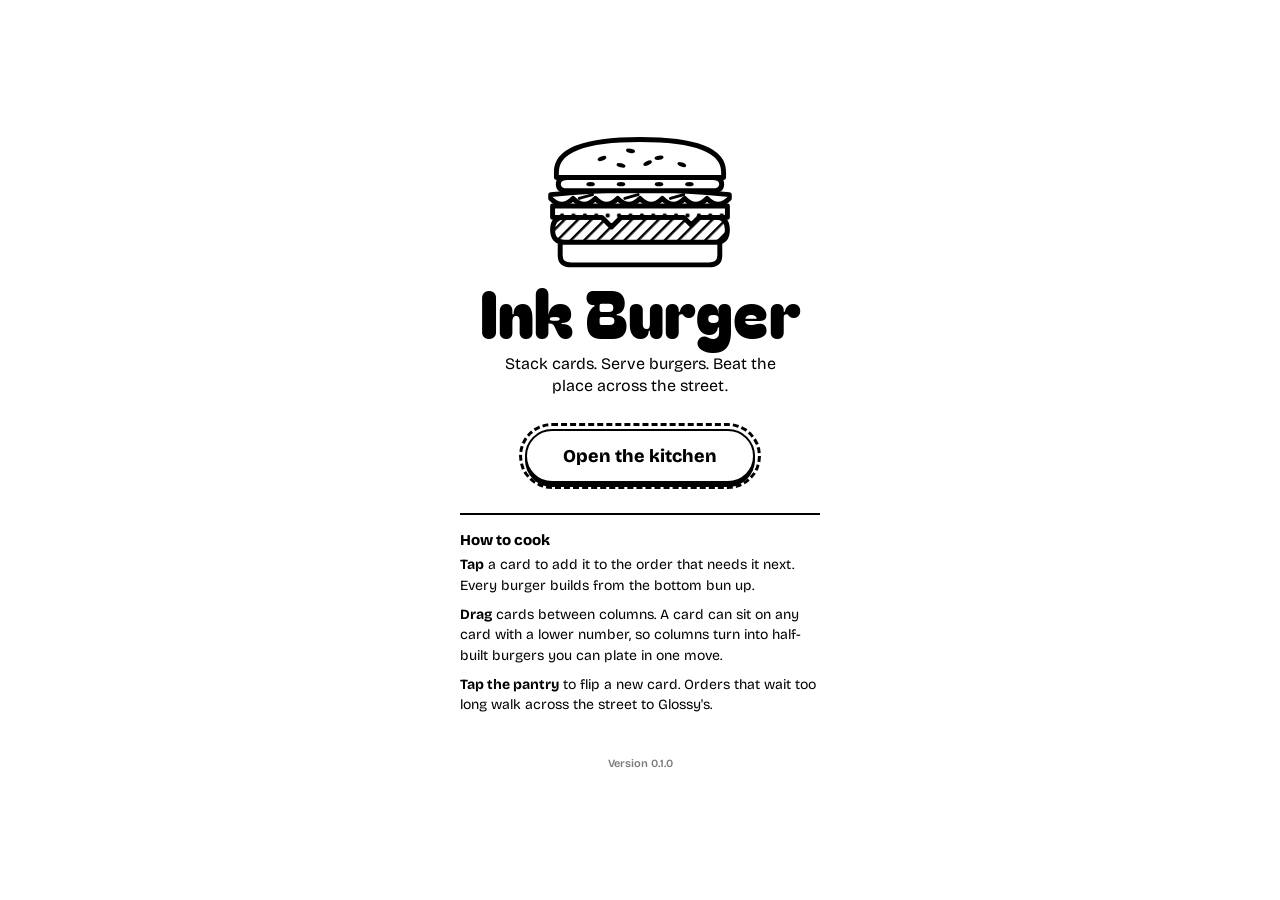
==== play/index.html @ 62f77157 "Ink Burger 0.1.0: first playable version The concept, set up like Ink Nine: a front page with a Play" ====
<!doctype html>
<html lang="en">
<head>
<meta charset="utf-8">
<meta name="viewport" content="width=device-width, initial-scale=1, viewport-fit=cover, user-scalable=no">
<title>Ink Burger</title>
<meta name="description" content="Stack cards. Serve burgers. Beat the place across the street.">
<meta name="theme-color" content="#ffffff" media="(prefers-color-scheme: light)">
<meta name="theme-color" content="#161616" media="(prefers-color-scheme: dark)">
<link rel="manifest" href="/manifest.webmanifest">
<link rel="icon" type="image/png" sizes="48x48" href="/icons/favicon-48.png">
<link rel="icon" type="image/svg+xml" href="/icons/icon.svg">
<link rel="apple-touch-icon" href="/icons/apple-touch-icon.png">
<meta name="apple-mobile-web-app-capable" content="yes">
<meta name="mobile-web-app-capable" content="yes">
<meta name="apple-mobile-web-app-title" content="Ink Burger">
<meta name="apple-mobile-web-app-status-bar-style" content="default">
<meta property="og:type" content="website">
<meta property="og:site_name" content="Ink Burger">
<meta property="og:title" content="Ink Burger">
<meta property="og:description" content="Stack cards. Serve burgers. Beat the place across the street.">
<meta property="og:url" content="https://ink-burger.vercel.app/play/">
<link rel="canonical" href="https://ink-burger.vercel.app/play/">
<meta property="og:image" content="https://ink-burger.vercel.app/og-image.png">
<meta property="og:image:alt" content="Ink Burger: an ink-drawn burger beside the words Stack cards. Serve burgers.">
<meta property="og:image:width" content="1200">
<meta property="og:image:height" content="630">
<meta name="twitter:card" content="summary_large_image">
<meta name="twitter:title" content="Ink Burger">
<meta name="twitter:description" content="Stack cards. Serve burgers. Beat the place across the street.">
<meta name="twitter:image" content="https://ink-burger.vercel.app/og-image.png">
<link rel="preconnect" href="https://fonts.googleapis.com">
<link rel="preconnect" href="https://fonts.gstatic.com" crossorigin>
<link href="https://fonts.googleapis.com/css2?family=Bagel+Fat+One&family=Bricolage+Grotesque:opsz,wght@12..96,400;12..96,600;12..96,800&display=swap" rel="stylesheet">
<link rel="stylesheet" href="styles.css">
</head>
<body>
<svg width="0" height="0" style="position:absolute" aria-hidden="true"><defs>
  <pattern id="hatch" width="5" height="5" patternUnits="userSpaceOnUse" patternTransform="rotate(45)"><rect width="5" height="5" style="fill:var(--paper)"/><line x1="0" y1="0" x2="0" y2="5" style="stroke:var(--ink);stroke-width:2.6"/></pattern>
  <pattern id="dots" width="6" height="6" patternUnits="userSpaceOnUse"><rect width="6" height="6" style="fill:var(--paper)"/><circle cx="3" cy="3" r="1.15" style="fill:var(--ink)"/></pattern>
  <pattern id="stripes" width="6" height="5" patternUnits="userSpaceOnUse"><rect width="6" height="5" style="fill:var(--paper)"/><line x1="0" y1="2.5" x2="6" y2="2.5" style="stroke:var(--ink);stroke-width:1.5"/></pattern>
</defs></svg>

<div id="app">
  <header class="top">
    <button class="icon" id="pauseBtn" aria-label="Pause"><svg viewBox="0 0 14 14"><rect x="2" y="1" width="3.5" height="12" rx="1" style="fill:var(--ink)"/><rect x="8.5" y="1" width="3.5" height="12" rx="1" style="fill:var(--ink)"/></svg></button>
    <div class="meter" aria-label="Share of the street">
      <div class="mlab"><span>Ink Burger</span><span>Glossy's</span></div>
      <div class="mbar"><i id="mfill"></i></div>
    </div>
    <div class="tips"><small>Tips</small><b id="tips">$0</b></div>
  </header>
  <section class="rail" id="rail"></section>
  <section class="mid">
    <div class="cell" id="prep0" data-drop="prep:0"></div>
    <div class="cell" id="prep1" data-drop="prep:1"></div>
    <div class="cell info" id="info"></div>
    <div class="cell" id="waste"></div>
    <div class="cell" id="stock" role="button" aria-label="Pantry: flip a card"></div>
  </section>
  <section class="tab" id="tab"></section>
</div>
<div id="fx"></div>
<div id="toast" role="status"></div>
<div class="screen" id="screen"></div>
<script src="js/config.js"></script>
<script src="js/data.js"></script>
<script src="js/core.js"></script>
<script src="js/audio.js"></script>
<script src="js/draw.js"></script>
<script src="js/kitchen.js"></script>
<script src="js/render.js"></script>
<script src="js/rules.js"></script>
<script src="js/actions.js"></script>
<script src="js/input.js"></script>
<script src="js/flow.js"></script>
<script src="js/screens.js"></script>
<script src="js/main.js"></script>
<script>if('serviceWorker' in navigator&&location.protocol==='https:') navigator.serviceWorker.register('/sw.js').catch(()=>{});</script>
</body>
</html>
---- play/styles.css ----
:root{
  --ink:#000; --paper:#fff; --mute:#7a7a7a; --faint:#d6d6d6;
  --cw:70px; --ch:92px;
  box-sizing:border-box;
  padding-top:env(safe-area-inset-top,0px);
  padding-bottom:env(safe-area-inset-bottom,0px);
}
@media (prefers-color-scheme:dark){
  :root:not([data-theme="light"]){ --ink:#f4f4f4; --paper:#161616; --mute:#9a9a9a; --faint:#3c3c3c; }
}
:root[data-theme="dark"]{ --ink:#f4f4f4; --paper:#161616; --mute:#9a9a9a; --faint:#3c3c3c; }
html{scroll-padding-top:env(safe-area-inset-top,0px)}
*,*::before,*::after{box-sizing:border-box}
html,body{height:100%;margin:0}
body{background:var(--paper);color:var(--ink);font-family:'Bricolage Grotesque',system-ui,-apple-system,Segoe UI,sans-serif;overflow:hidden;-webkit-user-select:none;user-select:none;-webkit-tap-highlight-color:transparent;touch-action:manipulation}
button{font-family:inherit;color:inherit}
:focus-visible{outline:3px dashed var(--ink);outline-offset:3px}

#app{height:100%;max-width:480px;margin:0 auto;display:flex;flex-direction:column;padding:4px 10px 10px;touch-action:none}

/* top bar */
.top{display:grid;grid-template-columns:38px 1fr auto;gap:12px;align-items:center;height:50px;flex:none}
.icon{width:36px;height:36px;border:2px solid var(--ink);border-radius:50%;background:var(--paper);display:grid;place-items:center;cursor:pointer;padding:0}
.icon svg{width:14px;height:14px}
.meter .mlab{display:flex;justify-content:space-between;font-size:11px;font-weight:800;margin-bottom:3px}
.meter .mlab span:last-child{color:var(--mute)}
.mbar{height:16px;border:2px solid var(--ink);border-radius:10px;overflow:hidden;background:repeating-linear-gradient(45deg,var(--ink) 0 1.6px,transparent 1.6px 5px),var(--paper)}
#mfill{display:block;height:100%;width:60%;background:var(--paper);border-right:2px solid var(--ink);transition:width .6s cubic-bezier(.3,1.5,.5,1)}
.tips{text-align:right;line-height:1}
.tips small{display:block;font-size:11px;font-weight:800;color:var(--mute)}
.tips b{font-family:'Bagel Fat One','Arial Black',sans-serif;font-weight:400;font-size:20px}

/* ticket rail */
.rail{display:grid;grid-template-columns:repeat(var(--rails,3),1fr);gap:9px;height:var(--railh,160px);margin-top:12px;flex:none}
.ticket{position:relative;height:100%;border:2px solid var(--ink);border-radius:6px;background:var(--paper);display:flex;flex-direction:column;padding:7px 7px 6px;transform:rotate(var(--tilt,0deg));min-width:0;box-shadow:0 3px 0 var(--ink)}
.ticket::before{content:'';position:absolute;top:-7px;left:50%;width:11px;height:11px;margin-left:-5.5px;border-radius:50%;background:var(--ink)}
.th{display:flex;gap:6px;align-items:center;min-width:0;flex:none}
.th .face{width:24px;height:24px;flex:none}
.th div{min-width:0}
.th b{font-size:12px;display:block;line-height:1.05}
.th small{font-size:10.5px;display:block;white-space:nowrap;overflow:hidden;text-overflow:ellipsis;line-height:1.2}
.face .m{display:none;fill:none;stroke:var(--ink);stroke-width:2;stroke-linecap:round}
.face .brow{display:none;stroke:var(--ink);stroke-width:1.8;stroke-linecap:round}
.calm .face .happy,.itchy .face .meh,.mad .face .grr,.mad .face .brow,.gone .face .grr,.gone .face .brow,.done .face .happy{display:block}
.mad .face{animation:jitter .35s infinite}
.bg{flex:1;min-height:0;position:relative;overflow:hidden}
.bg svg{position:absolute;left:4px;right:4px;top:5px;bottom:2px;width:calc(100% - 8px);height:calc(100% - 7px);overflow:visible}
.need{font-size:10.5px;font-weight:600;text-align:center;height:14px;flex:none;white-space:nowrap;overflow:hidden;text-overflow:ellipsis}
.pbar{height:8px;border:1.5px solid var(--ink);border-radius:5px;overflow:hidden;margin-top:4px;flex:none}
.pbar i{display:block;height:100%;width:100%;background:var(--ink)}
.slot-empty{border:2px dashed var(--faint);border-radius:6px}
.stamp{position:absolute;inset:0;display:grid;place-items:center;background:color-mix(in srgb,var(--paper) 72%,transparent);border-radius:5px}
.stamp span{font-family:'Bagel Fat One','Arial Black',sans-serif;font-size:17px;line-height:1.05;text-align:center;border:3px solid var(--ink);border-radius:8px;padding:6px 8px;transform:rotate(-11deg);background:var(--paper)}
.stamp em{font-style:normal;font-size:15px;letter-spacing:1px}
.gone .stamp span{transform:rotate(9deg);font-size:14px}
.hot{outline:3px dashed var(--ink);outline-offset:4px}
svg g[data-li]{transform-box:fill-box;transform-origin:50% 100%}

/* middle row + tableau share one 5-column grid */
.mid,.tab{display:grid;grid-template-columns:repeat(5,var(--cw));justify-content:space-between}
.mid{margin-top:16px;height:var(--ch);flex:none}
.cell{position:relative;width:var(--cw);height:var(--ch);border-radius:10px}
.cell.empty{border:2px dashed var(--faint)}
.lbl{position:absolute;inset:0;display:grid;place-items:center;text-align:center;font-size:12px;font-weight:600;color:var(--mute);line-height:1.2}
#stock{cursor:pointer}
.cnt{position:absolute;left:50%;bottom:-9px;transform:translateX(-50%);background:var(--paper);border:2px solid var(--ink);border-radius:999px;font-size:11px;font-weight:800;padding:0 7px;z-index:5;line-height:16px}
.info{display:flex;flex-direction:column;align-items:center;justify-content:center;text-align:center;line-height:1.15}
.info b{font-family:'Bagel Fat One','Arial Black',sans-serif;font-weight:400;font-size:14px}
.info span{font-size:11.5px;font-weight:600;color:var(--mute)}
.tab{flex:1;min-height:0;margin-top:16px}
.col{position:relative;height:100%;border-radius:10px}
.col:empty::before{content:'';position:absolute;left:0;top:0;width:var(--cw);height:var(--ch);border:2px dashed var(--faint);border-radius:10px}
.col.hot{outline-offset:2px}

/* cards */
.card{position:absolute;left:0;top:0;width:var(--cw);height:var(--ch);border:2px solid var(--ink);border-radius:10px;background:var(--paper);box-shadow:0 2px 0 var(--ink);overflow:hidden;cursor:grab}
.card .nm{position:absolute;left:6px;top:4px;right:19px;font-size:clamp(9px,calc(var(--cw)*.15),11.5px);font-weight:800;white-space:nowrap;overflow:hidden;text-overflow:ellipsis;letter-spacing:-.01em;line-height:1.2}
.card .rk{position:absolute;right:5px;top:3px;font-family:'Bagel Fat One','Arial Black',sans-serif;font-size:13px;line-height:1.1}
.card .art{position:absolute;left:8%;bottom:12%;width:84%;height:auto;overflow:visible}
.card.down{cursor:default;background:repeating-linear-gradient(45deg,var(--ink) 0 1.4px,transparent 1.4px 6px),var(--paper)}
.card.down .bk{position:absolute;left:50%;top:50%;transform:translate(-50%,-50%);background:var(--paper);border:2px solid var(--ink);border-radius:999px;padding:1px 6px;font-family:'Bagel Fat One','Arial Black',sans-serif;font-size:12px}
.card.static{position:relative}

/* fx layer */
#fx{position:fixed;inset:0;pointer-events:none;z-index:60}
.ghost{position:fixed;z-index:70;pointer-events:none}
.ghost .gi{position:relative;animation:lift .14s forwards}
.ghost .card{box-shadow:3px 7px 0 var(--ink)}
@keyframes lift{to{transform:rotate(4deg) scale(1.07)}}
.fly{position:fixed;z-index:65;pointer-events:none}
.float{position:fixed;z-index:80;font-family:'Bagel Fat One','Arial Black',sans-serif;font-size:19px;pointer-events:none;white-space:nowrap;transform:translate(-50%,-50%)}
#toast{position:fixed;left:50%;bottom:calc(env(safe-area-inset-bottom,0px) + 18px);transform:translate(-50%,20px);opacity:0;background:var(--paper);border:2px solid var(--ink);border-radius:999px;padding:8px 16px;font-size:13px;font-weight:600;z-index:90;transition:.2s;pointer-events:none;white-space:nowrap}
#toast.show{opacity:1;transform:translate(-50%,0)}
@keyframes jitter{0%,100%{transform:translate(0,0)}25%{transform:translate(-1px,1px)}75%{transform:translate(1px,-1px)}}

/* screens */
.screen{position:fixed;inset:0;z-index:100;background:var(--paper);display:none;overflow:auto;padding:calc(env(safe-area-inset-top,0px) + 28px) 26px calc(env(safe-area-inset-bottom,0px) + 28px);touch-action:pan-y}
.screen.show{display:flex}
.sc{margin:auto;width:100%;max-width:360px;display:flex;flex-direction:column;align-items:center;text-align:center}
.screen h1{font-family:'Bagel Fat One','Arial Black',sans-serif;font-weight:400;font-size:clamp(46px,15vw,66px);line-height:.92;margin:.12em 0 .18em}
.screen h2{font-size:15px;font-weight:800;margin:0 0 6px}
.tag{font-size:16px;line-height:1.4;margin:0 0 26px;max-width:28ch}
.kick{font-size:14px;font-weight:600;color:var(--mute);margin:0}
.story{font-size:16px;line-height:1.5;margin:4px 0 22px;max-width:32ch}
.logo{width:190px;height:auto;overflow:visible}
.btn{font:800 18px 'Bricolage Grotesque',system-ui,sans-serif;background:var(--paper);border:2.5px solid var(--ink);border-radius:999px;padding:14px 30px;box-shadow:0 4px 0 var(--ink);cursor:pointer;min-width:230px;margin-top:6px}
.btn:active{transform:translateY(3px);box-shadow:0 1px 0 var(--ink)}
.btn.quiet{box-shadow:none;border-width:2px;font-size:15px;padding:10px 22px;min-width:0;margin-top:12px}
.howto{margin-top:30px;text-align:left;border-top:2px solid var(--ink);padding-top:16px}
.howto p{font-size:14px;line-height:1.45;margin:0 0 9px}
.best{font-size:13px;color:var(--mute);margin-top:14px}
.ver{font-size:11px;font-weight:600;color:var(--mute);margin:6px 0 0}
.fresh{margin:0 0 24px}
.fresh p{font-size:13px;font-weight:600;color:var(--mute);margin:0 0 10px}
.freshcards{display:flex;gap:8px;justify-content:center;flex-wrap:wrap}
.freshcards .card{--cw:62px;--ch:80px;cursor:default}
.stats{display:flex;gap:10px;justify-content:center;margin:10px 0 18px;width:100%}
.stats div{flex:1;border:2px solid var(--ink);border-radius:10px;padding:10px 4px}
.stats b{display:block;font-family:'Bagel Fat One','Arial Black',sans-serif;font-weight:400;font-size:28px;line-height:1}
.stats span{font-size:12px;font-weight:600;line-height:1.2;display:block;margin-top:4px}
.bigmeter{width:100%;margin-bottom:22px}
@media (prefers-reduced-motion:reduce){ .ghost .gi{animation:none} .mad .face{animation:none} #mfill{transition:none} }
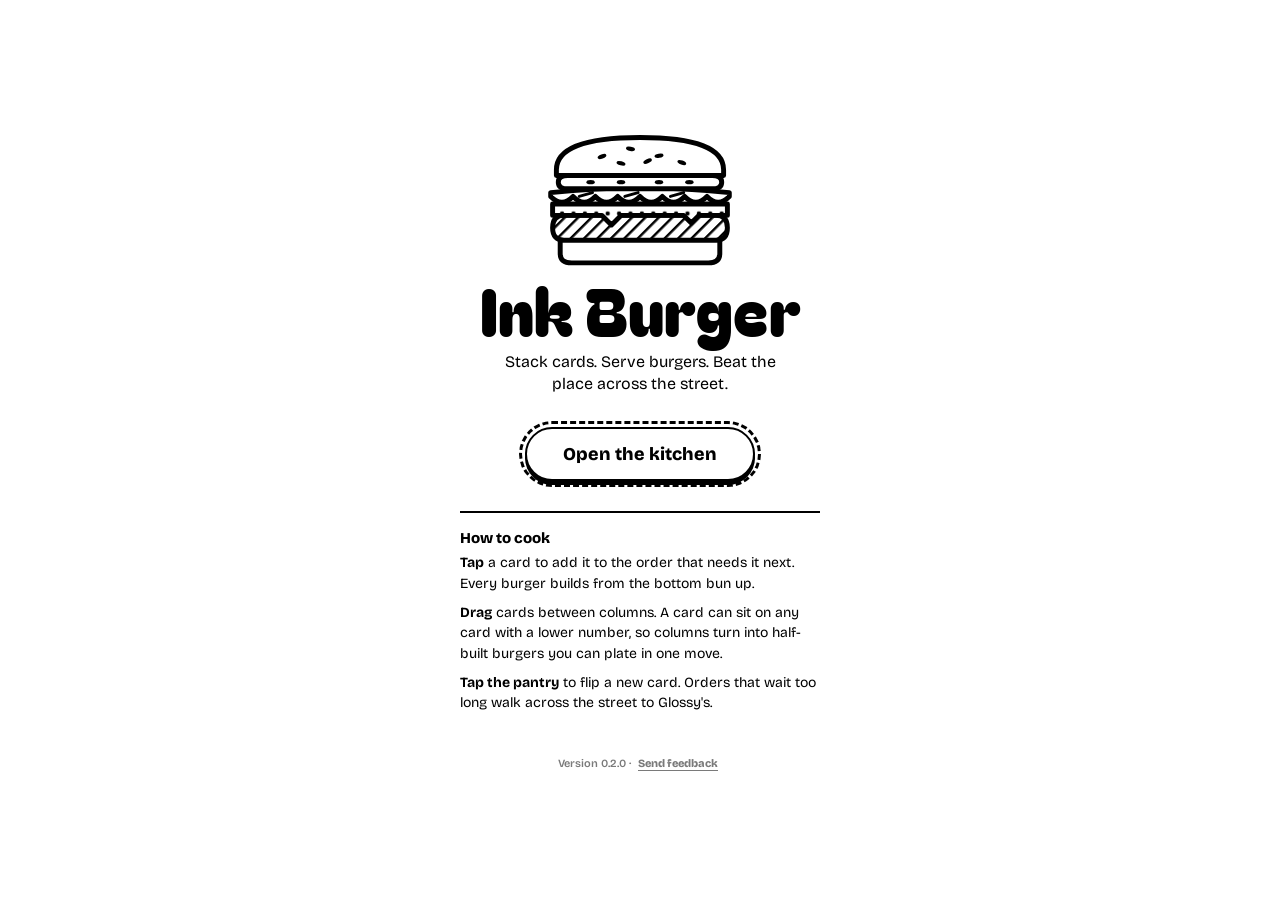
==== commit a61d5dcb: "Send feedback from the title, pause and end-of-day screens (0.2.0) Notes go to a new burger_feedback" ====
--- a/play/index.html
+++ b/play/index.html
@@ -66,6 +66,7 @@
 <script src="js/config.js"></script>
 <script src="js/data.js"></script>
 <script src="js/core.js"></script>
+<script src="js/online.js"></script>
 <script src="js/audio.js"></script>
 <script src="js/draw.js"></script>
 <script src="js/kitchen.js"></script>
--- a/play/styles.css
+++ b/play/styles.css
@@ -120,3 +120,14 @@
 .stats span{font-size:12px;font-weight:600;line-height:1.2;display:block;margin-top:4px}
 .bigmeter{width:100%;margin-bottom:22px}
 @media (prefers-reduced-motion:reduce){ .ghost .gi{animation:none} .mad .face{animation:none} #mfill{transition:none} }
+
+/* feedback */
+.linkbtn{appearance:none;border:0;background:none;padding:2px 4px;font:inherit;font-weight:800;color:var(--ink);text-decoration:underline;text-underline-offset:3px;cursor:pointer}
+.ver .linkbtn{color:var(--mute)}
+.fbk{display:flex;flex-wrap:wrap;justify-content:center;gap:6px;margin:0 0 12px}
+.fbc{appearance:none;border:2px solid var(--ink);background:var(--paper);color:var(--ink);border-radius:999px;padding:6px 12px;font:800 13px 'Bricolage Grotesque',system-ui,sans-serif;cursor:pointer}
+.fbc.on{background:var(--ink);color:var(--paper)}
+#fbNote{width:100%;border:2px solid var(--ink);border-radius:12px;background:var(--paper);color:var(--ink);padding:10px 12px;font:500 16px/1.4 'Bricolage Grotesque',system-ui,sans-serif;resize:vertical;-webkit-user-select:text;user-select:text}
+#fbNote::placeholder{color:var(--mute)}
+.fbmsg{min-height:1.3em;font-size:13px;font-weight:600;margin:8px 0 6px;line-height:1.35}
+.btn:disabled{opacity:.5;cursor:default}
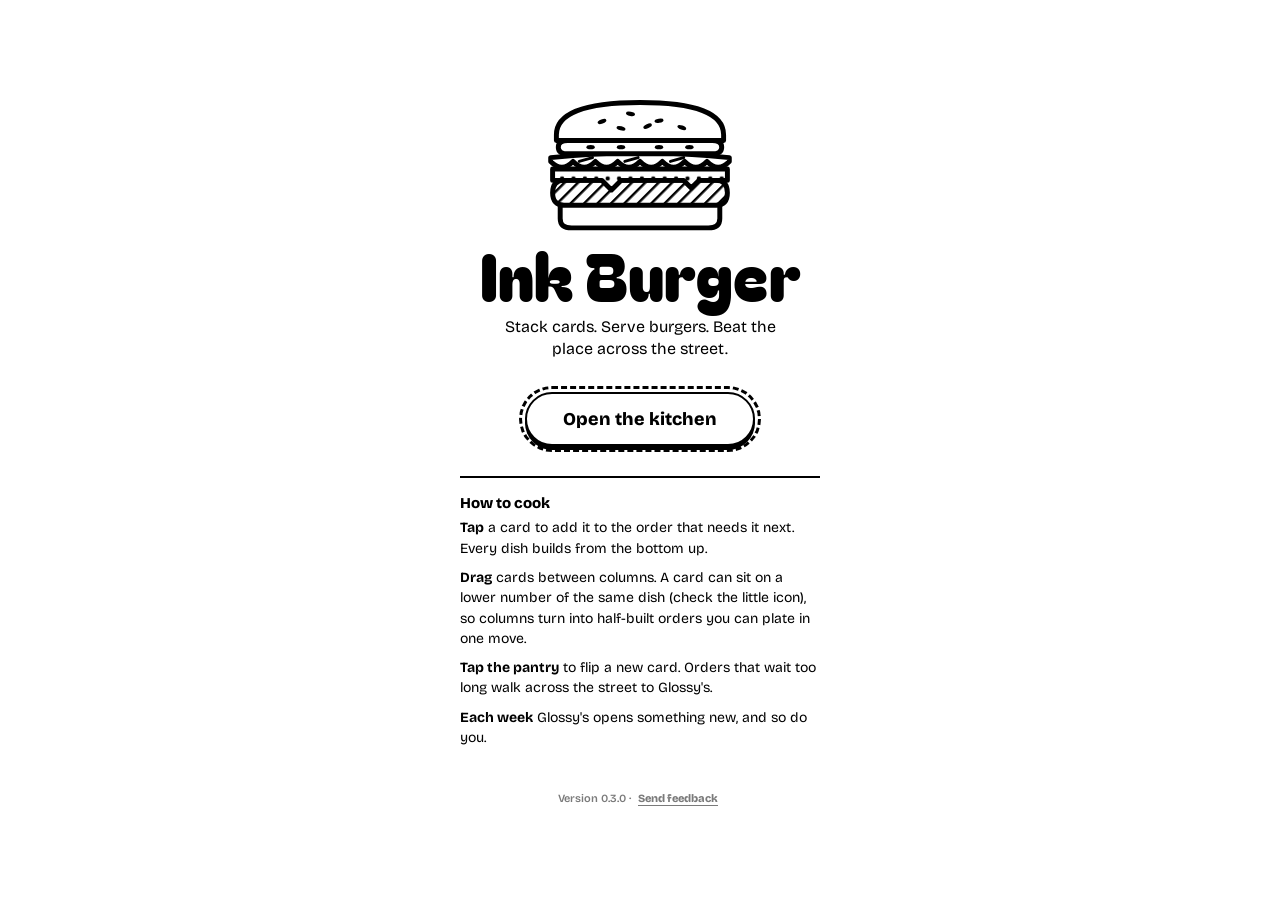
==== commit c5b937ec: "Seven weeks, seven dishes: the menu grows as Glossy's expands (0.3.0) Each week Glossy's opens somet" ====
--- a/play/index.html
+++ b/play/index.html
@@ -45,7 +45,7 @@
   <header class="top">
     <button class="icon" id="pauseBtn" aria-label="Pause"><svg viewBox="0 0 14 14"><rect x="2" y="1" width="3.5" height="12" rx="1" style="fill:var(--ink)"/><rect x="8.5" y="1" width="3.5" height="12" rx="1" style="fill:var(--ink)"/></svg></button>
     <div class="meter" aria-label="Share of the street">
-      <div class="mlab"><span>Ink Burger</span><span>Glossy's</span></div>
+      <div class="mlab"><span>Ink Burger</span><span id="rival">Glossy's</span></div>
       <div class="mbar"><i id="mfill"></i></div>
     </div>
     <div class="tips"><small>Tips</small><b id="tips">$0</b></div>
--- a/play/styles.css
+++ b/play/styles.css
@@ -74,8 +74,9 @@
 
 /* cards */
 .card{position:absolute;left:0;top:0;width:var(--cw);height:var(--ch);border:2px solid var(--ink);border-radius:10px;background:var(--paper);box-shadow:0 2px 0 var(--ink);overflow:hidden;cursor:grab}
-.card .nm{position:absolute;left:6px;top:4px;right:19px;font-size:clamp(9px,calc(var(--cw)*.15),11.5px);font-weight:800;white-space:nowrap;overflow:hidden;text-overflow:ellipsis;letter-spacing:-.01em;line-height:1.2}
-.card .rk{position:absolute;right:5px;top:3px;font-family:'Bagel Fat One','Arial Black',sans-serif;font-size:13px;line-height:1.1}
+.card .nm{position:absolute;left:5px;right:4px;top:17px;font-size:clamp(8.5px,calc(var(--cw)*.148),11px);font-weight:800;white-space:nowrap;overflow:hidden;text-overflow:ellipsis;letter-spacing:-.03em;line-height:1.1}
+.card .rk{position:absolute;left:5px;top:2px;font-family:'Bagel Fat One','Arial Black',sans-serif;font-size:13px;line-height:1.1}
+.card .suit{position:absolute;right:4px;top:3px;width:13px;height:13px}
 .card .art{position:absolute;left:8%;bottom:12%;width:84%;height:auto;overflow:visible}
 .card.down{cursor:default;background:repeating-linear-gradient(45deg,var(--ink) 0 1.4px,transparent 1.4px 6px),var(--paper)}
 .card.down .bk{position:absolute;left:50%;top:50%;transform:translate(-50%,-50%);background:var(--paper);border:2px solid var(--ink);border-radius:999px;padding:1px 6px;font-family:'Bagel Fat One','Arial Black',sans-serif;font-size:12px}
@@ -131,3 +132,10 @@
 #fbNote::placeholder{color:var(--mute)}
 .fbmsg{min-height:1.3em;font-size:13px;font-weight:600;margin:8px 0 6px;line-height:1.35}
 .btn:disabled{opacity:.5;cursor:default}
+
+/* the menu on the day intro */
+.menu{margin:0 0 18px}
+.menu p{font-size:13px;font-weight:600;color:var(--mute);margin:0 0 8px}
+.dishes{display:flex;flex-wrap:wrap;gap:8px;justify-content:center}
+.dishes span{display:inline-flex;align-items:center;gap:6px;border:2px solid var(--ink);border-radius:999px;padding:4px 11px 4px 7px;font-size:14px;font-weight:800}
+.dico{width:18px;height:18px}
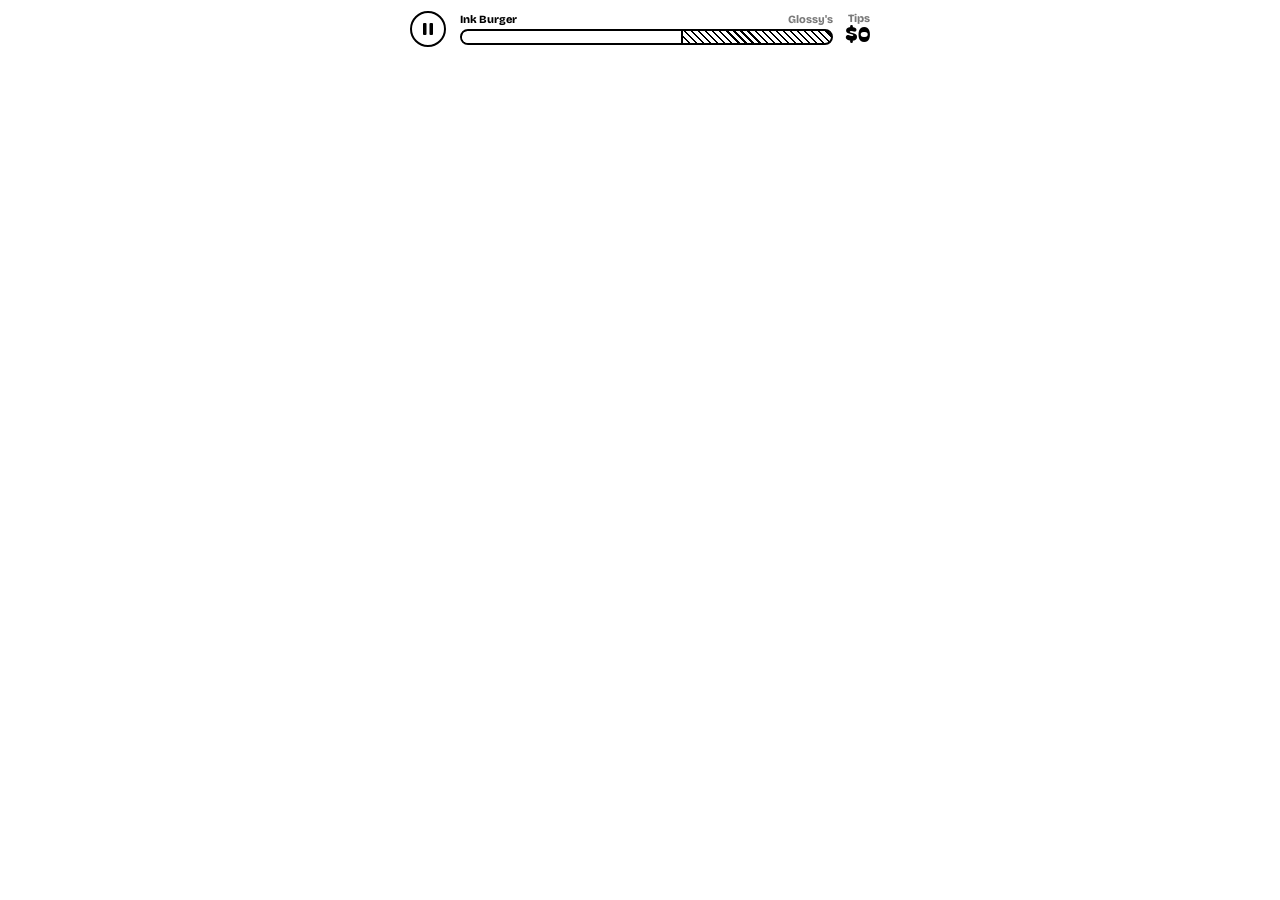
==== commit 00fe59ea: "Prototype shell shared by the three game ideas Co-Authored-By: Claude Opus 5.5 <noreply@anthropic.co" ====
--- a/play/index.html
+++ b/play/index.html
@@ -33,6 +33,7 @@
 <link rel="preconnect" href="https://fonts.gstatic.com" crossorigin>
 <link href="https://fonts.googleapis.com/css2?family=Bagel+Fat+One&family=Bricolage+Grotesque:opsz,wght@12..96,400;12..96,600;12..96,800&display=swap" rel="stylesheet">
 <link rel="stylesheet" href="styles.css">
+<link rel="stylesheet" href="proto.css">
 </head>
 <body>
 <svg width="0" height="0" style="position:absolute" aria-hidden="true"><defs>
@@ -45,24 +46,18 @@
   <header class="top">
     <button class="icon" id="pauseBtn" aria-label="Pause"><svg viewBox="0 0 14 14"><rect x="2" y="1" width="3.5" height="12" rx="1" style="fill:var(--ink)"/><rect x="8.5" y="1" width="3.5" height="12" rx="1" style="fill:var(--ink)"/></svg></button>
     <div class="meter" aria-label="Share of the street">
-      <div class="mlab"><span>Ink Burger</span><span id="rival">Glossy's</span></div>
+      <div class="mlab"><span>Ink Burger</span><span>Glossy's</span></div>
       <div class="mbar"><i id="mfill"></i></div>
     </div>
     <div class="tips"><small>Tips</small><b id="tips">$0</b></div>
   </header>
   <section class="rail" id="rail"></section>
-  <section class="mid">
-    <div class="cell" id="prep0" data-drop="prep:0"></div>
-    <div class="cell" id="prep1" data-drop="prep:1"></div>
-    <div class="cell info" id="info"></div>
-    <div class="cell" id="waste"></div>
-    <div class="cell" id="stock" role="button" aria-label="Pantry: flip a card"></div>
-  </section>
-  <section class="tab" id="tab"></section>
+  <section id="stage"></section>
 </div>
 <div id="fx"></div>
 <div id="toast" role="status"></div>
 <div class="screen" id="screen"></div>
+<!-- Prototype: the shared shell (kit.js) and one game file. The solitaire files are kept but not loaded. -->
 <script src="js/config.js"></script>
 <script src="js/data.js"></script>
 <script src="js/core.js"></script>
@@ -71,12 +66,8 @@
 <script src="js/draw.js"></script>
 <script src="js/kitchen.js"></script>
 <script src="js/render.js"></script>
-<script src="js/rules.js"></script>
-<script src="js/actions.js"></script>
-<script src="js/input.js"></script>
-<script src="js/flow.js"></script>
-<script src="js/screens.js"></script>
-<script src="js/main.js"></script>
+<script src="js/kit.js"></script>
+<script src="js/GAMEFILE.js"></script>
 <script>if('serviceWorker' in navigator&&location.protocol==='https:') navigator.serviceWorker.register('/sw.js').catch(()=>{});</script>
 </body>
 </html>
--- a/play/proto.css
+++ b/play/proto.css
@@ -0,0 +1,4 @@
+/* Ink Burger prototypes: layout shared by all three, on top of styles.css */
+#stage{flex:1;min-height:0;position:relative;margin-top:12px}
+.rail{margin-top:10px}
+.kick+h1{margin-top:.05em}
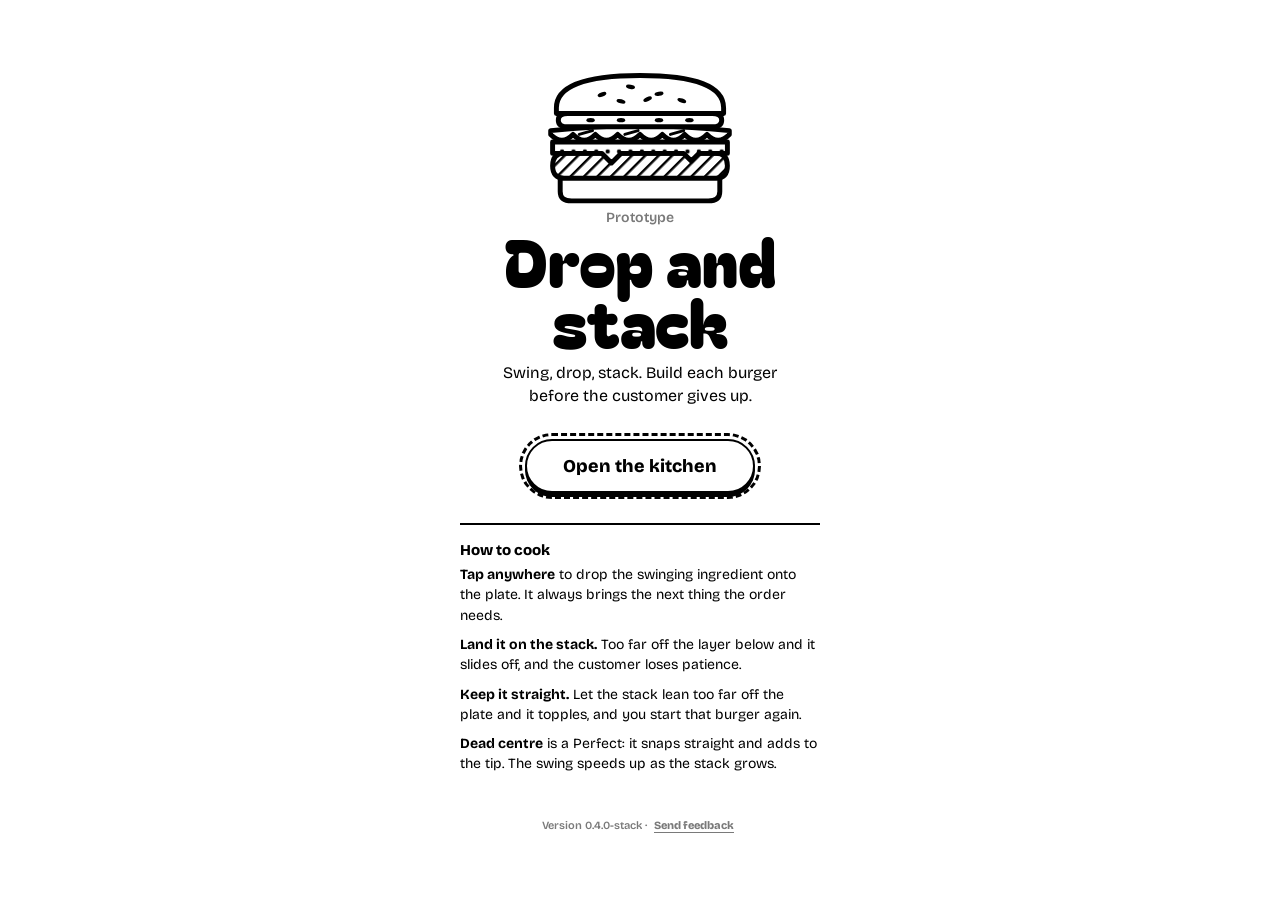
==== commit cde21b57: "Prototype A: drop and stack (0.4.0-stack) The next ingredient swings on a hook; tap to drop it onto " ====
--- a/play/index.html
+++ b/play/index.html
@@ -67,7 +67,7 @@
 <script src="js/kitchen.js"></script>
 <script src="js/render.js"></script>
 <script src="js/kit.js"></script>
-<script src="js/GAMEFILE.js"></script>
+<script src="js/stack.js"></script>
 <script>if('serviceWorker' in navigator&&location.protocol==='https:') navigator.serviceWorker.register('/sw.js').catch(()=>{});</script>
 </body>
 </html>
--- a/play/proto.css
+++ b/play/proto.css
@@ -2,3 +2,10 @@
 #stage{flex:1;min-height:0;position:relative;margin-top:12px}
 .rail{margin-top:10px}
 .kick+h1{margin-top:.05em}
+
+/* drop and stack */
+#world{position:absolute;inset:0;width:100%;height:100%;overflow:visible;touch-action:none;cursor:pointer}
+#world .sq{transform-box:fill-box;transform-origin:50% 100%}
+.taphint{position:absolute;left:0;right:0;bottom:70px;text-align:center;font-size:14px;font-weight:600;color:var(--mute);pointer-events:none;transition:opacity .4s}
+.taphint.gone{opacity:0}
+.float.small{font-size:15px}
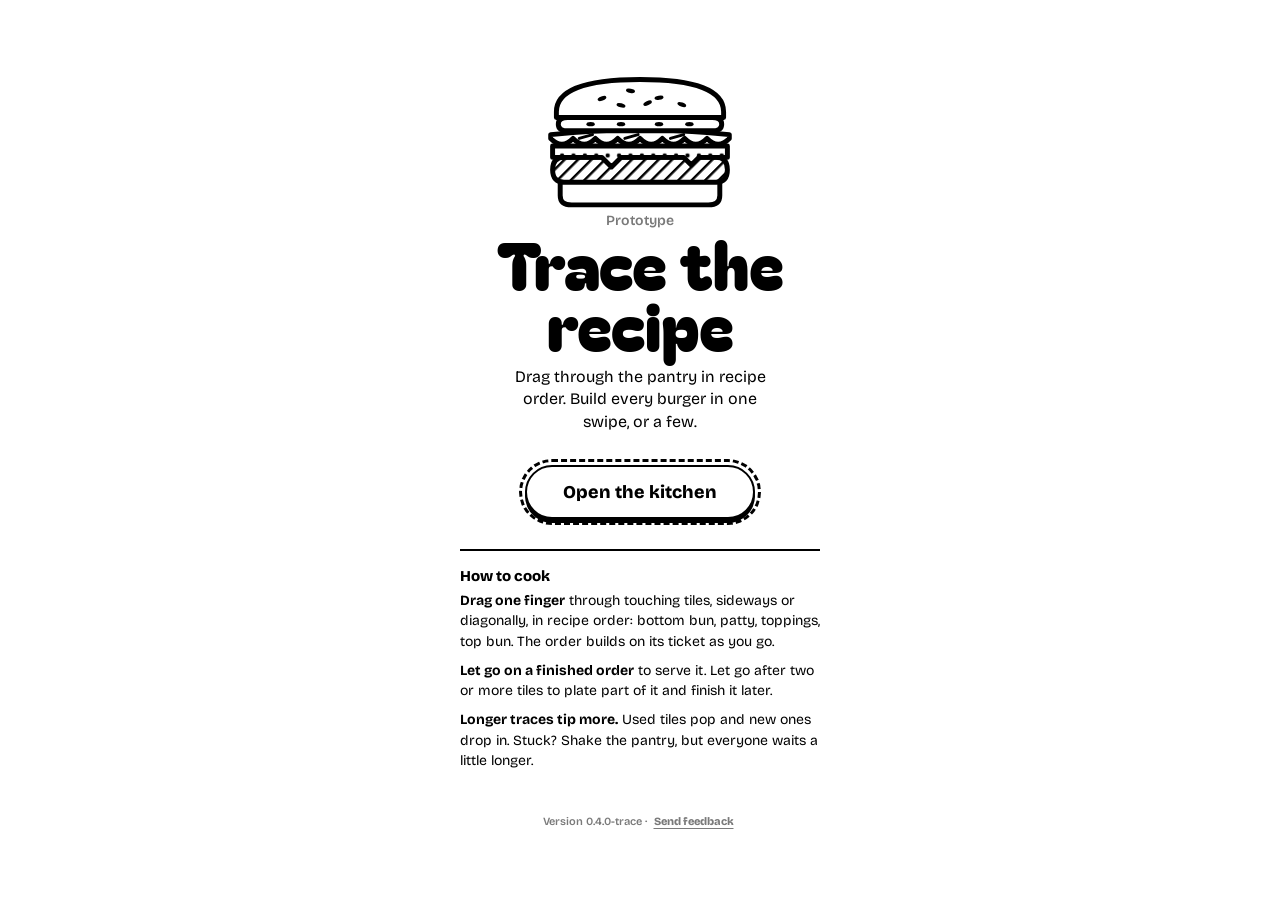
==== commit 7143d3d6: "Prototype B: trace the recipe (0.4.0-trace) A grid of ingredient tiles; drag through touching tiles " ====
--- a/play/index.html
+++ b/play/index.html
@@ -67,7 +67,7 @@
 <script src="js/kitchen.js"></script>
 <script src="js/render.js"></script>
 <script src="js/kit.js"></script>
-<script src="js/stack.js"></script>
+<script src="js/trace.js"></script>
 <script>if('serviceWorker' in navigator&&location.protocol==='https:') navigator.serviceWorker.register('/sw.js').catch(()=>{});</script>
 </body>
 </html>
--- a/play/proto.css
+++ b/play/proto.css
@@ -3,9 +3,15 @@
 .rail{margin-top:10px}
 .kick+h1{margin-top:.05em}
 
-/* drop and stack */
-#world{position:absolute;inset:0;width:100%;height:100%;overflow:visible;touch-action:none;cursor:pointer}
-#world .sq{transform-box:fill-box;transform-origin:50% 100%}
-.taphint{position:absolute;left:0;right:0;bottom:70px;text-align:center;font-size:14px;font-weight:600;color:var(--mute);pointer-events:none;transition:opacity .4s}
-.taphint.gone{opacity:0}
-.float.small{font-size:15px}
+/* trace the recipe */
+#stage{touch-action:none}
+#grid{position:absolute;inset:0}
+.tile{position:absolute;left:0;top:0;width:var(--ts);height:var(--ts);border:2px solid var(--ink);border-radius:12px;background:var(--paper);box-shadow:0 2px 0 var(--ink);transition:background .1s}
+.tile .art{position:absolute;left:9%;top:14%;width:82%;height:auto;overflow:visible}
+.tile span{position:absolute;left:2px;right:2px;bottom:3px;text-align:center;font-size:clamp(8px,calc(var(--ts)*.15),11px);font-weight:800;white-space:nowrap;overflow:hidden;text-overflow:ellipsis;letter-spacing:-.02em}
+.tile.on{background:repeating-linear-gradient(45deg,var(--faint) 0 2px,transparent 2px 6px),var(--paper);box-shadow:0 0 0 3px var(--ink)}
+#path{position:absolute;inset:0;width:100%;height:100%;pointer-events:none;overflow:visible}
+#pline{fill:none;stroke:var(--ink);stroke-width:7;stroke-linecap:round;stroke-linejoin:round;opacity:.4}
+.tracebar{position:absolute;left:0;right:0;bottom:0;display:flex;align-items:center;justify-content:space-between;gap:10px;height:46px}
+.tracebar span{font-size:13px;font-weight:600;color:var(--mute);line-height:1.2}
+.tracebar .btn.quiet{margin:0;padding:8px 14px;font-size:13px;white-space:nowrap}
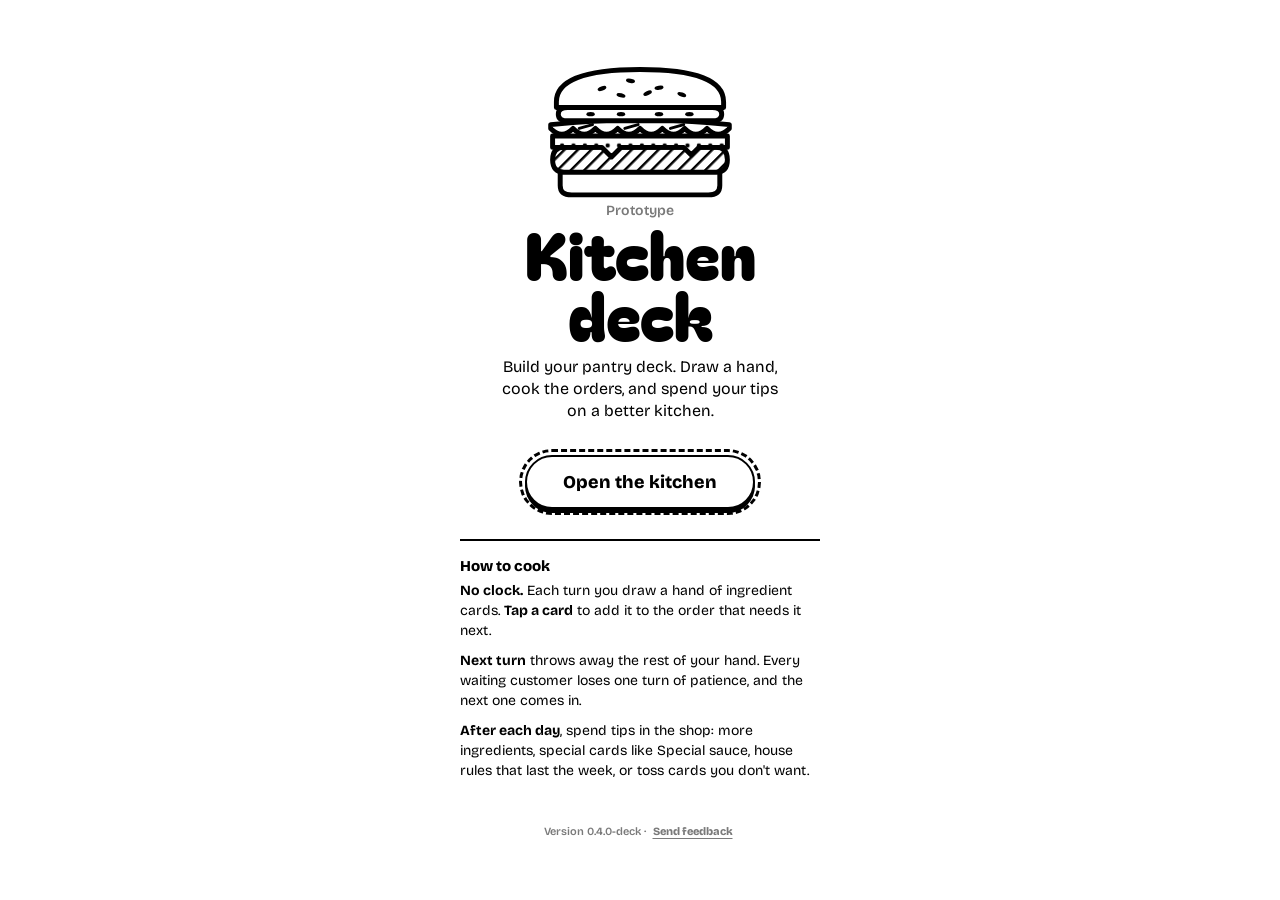
==== commit 0c26d330: "Prototype C: kitchen deck-builder (0.4.0-deck) Turn-based: draw a hand from your pantry deck, tap ca" ====
--- a/play/index.html
+++ b/play/index.html
@@ -67,7 +67,7 @@
 <script src="js/kitchen.js"></script>
 <script src="js/render.js"></script>
 <script src="js/kit.js"></script>
-<script src="js/trace.js"></script>
+<script src="js/deck.js"></script>
 <script>if('serviceWorker' in navigator&&location.protocol==='https:') navigator.serviceWorker.register('/sw.js').catch(()=>{});</script>
 </body>
 </html>
--- a/play/proto.css
+++ b/play/proto.css
@@ -3,15 +3,31 @@
 .rail{margin-top:10px}
 .kick+h1{margin-top:.05em}
 
-/* trace the recipe */
-#stage{touch-action:none}
-#grid{position:absolute;inset:0}
-.tile{position:absolute;left:0;top:0;width:var(--ts);height:var(--ts);border:2px solid var(--ink);border-radius:12px;background:var(--paper);box-shadow:0 2px 0 var(--ink);transition:background .1s}
-.tile .art{position:absolute;left:9%;top:14%;width:82%;height:auto;overflow:visible}
-.tile span{position:absolute;left:2px;right:2px;bottom:3px;text-align:center;font-size:clamp(8px,calc(var(--ts)*.15),11px);font-weight:800;white-space:nowrap;overflow:hidden;text-overflow:ellipsis;letter-spacing:-.02em}
-.tile.on{background:repeating-linear-gradient(45deg,var(--faint) 0 2px,transparent 2px 6px),var(--paper);box-shadow:0 0 0 3px var(--ink)}
-#path{position:absolute;inset:0;width:100%;height:100%;pointer-events:none;overflow:visible}
-#pline{fill:none;stroke:var(--ink);stroke-width:7;stroke-linecap:round;stroke-linejoin:round;opacity:.4}
-.tracebar{position:absolute;left:0;right:0;bottom:0;display:flex;align-items:center;justify-content:space-between;gap:10px;height:46px}
-.tracebar span{font-size:13px;font-weight:600;color:var(--mute);line-height:1.2}
-.tracebar .btn.quiet{margin:0;padding:8px 14px;font-size:13px;white-space:nowrap}
+/* kitchen deck */
+#stage{display:flex;flex-direction:column;justify-content:flex-end;align-items:center;gap:10px;padding-bottom:6px}
+.piles{margin:auto 0;display:flex;align-items:center;justify-content:center;gap:34px}
+.pile,.turn{position:relative;display:flex;flex-direction:column;align-items:center;gap:2px}
+.pile .card{position:relative;--cw:58px;--ch:78px;box-shadow:3px 3px 0 var(--paper),4px 4px 0 var(--ink),7px 7px 0 var(--paper),8px 8px 0 var(--ink)}
+.pile .card.used{opacity:.45}
+.pile b,.turn b{font-family:'Bagel Fat One','Arial Black',sans-serif;font-weight:400;font-size:22px;line-height:1;margin-top:8px}
+.turn b{font-size:34px}
+.pile small,.turn small{font-size:12px;font-weight:600;color:var(--mute)}
+#dkRules{display:flex;flex-wrap:wrap;gap:6px;justify-content:center;min-height:0}
+#dkRules span{border:2px solid var(--ink);border-radius:999px;padding:3px 10px;font-size:12px;font-weight:800}
+#hand{--cw:60px;--ch:82px;width:100%;display:flex;gap:5px;justify-content:center;margin-bottom:4px}
+#hand .card{position:relative;flex:1 1 0;max-width:62px;height:auto;aspect-ratio:.73;padding:0;font:inherit;color:var(--ink);text-align:left;cursor:pointer}
+#hand .card:active{transform:translateY(3px)}
+.card.spc{background:repeating-linear-gradient(0deg,transparent 0 7px,var(--faint) 7px 8px),var(--paper)}
+.card.spc .rk{font-size:12px}
+#nextTurn{margin:0 0 4px}
+#shop{width:100%;text-align:left;margin:4px 0 18px}
+#shop h2{margin:14px 0 6px}
+#shop .kick{margin:0 0 10px}
+.offers{display:grid;gap:8px}
+.offer{display:grid;grid-template-columns:1fr auto;align-items:center;gap:2px 10px;text-align:left;background:var(--paper);border:2px solid var(--ink);border-radius:12px;padding:9px 12px;font:inherit;color:var(--ink);cursor:pointer;box-shadow:0 3px 0 var(--ink)}
+.offer b{font-size:15px}
+.offer small{grid-column:1;font-size:12px;font-weight:600;color:var(--mute)}
+.offer i{grid-row:1/3;grid-column:2;font-style:normal;font-family:'Bagel Fat One','Arial Black',sans-serif;font-size:20px}
+.offer:disabled,.toss button:disabled{opacity:.4;cursor:default;box-shadow:none}
+.toss{display:flex;flex-wrap:wrap;gap:6px}
+.toss button{border:2px solid var(--ink);border-radius:999px;background:var(--paper);color:var(--ink);padding:5px 11px;font:800 13px 'Bricolage Grotesque',system-ui,sans-serif;cursor:pointer}
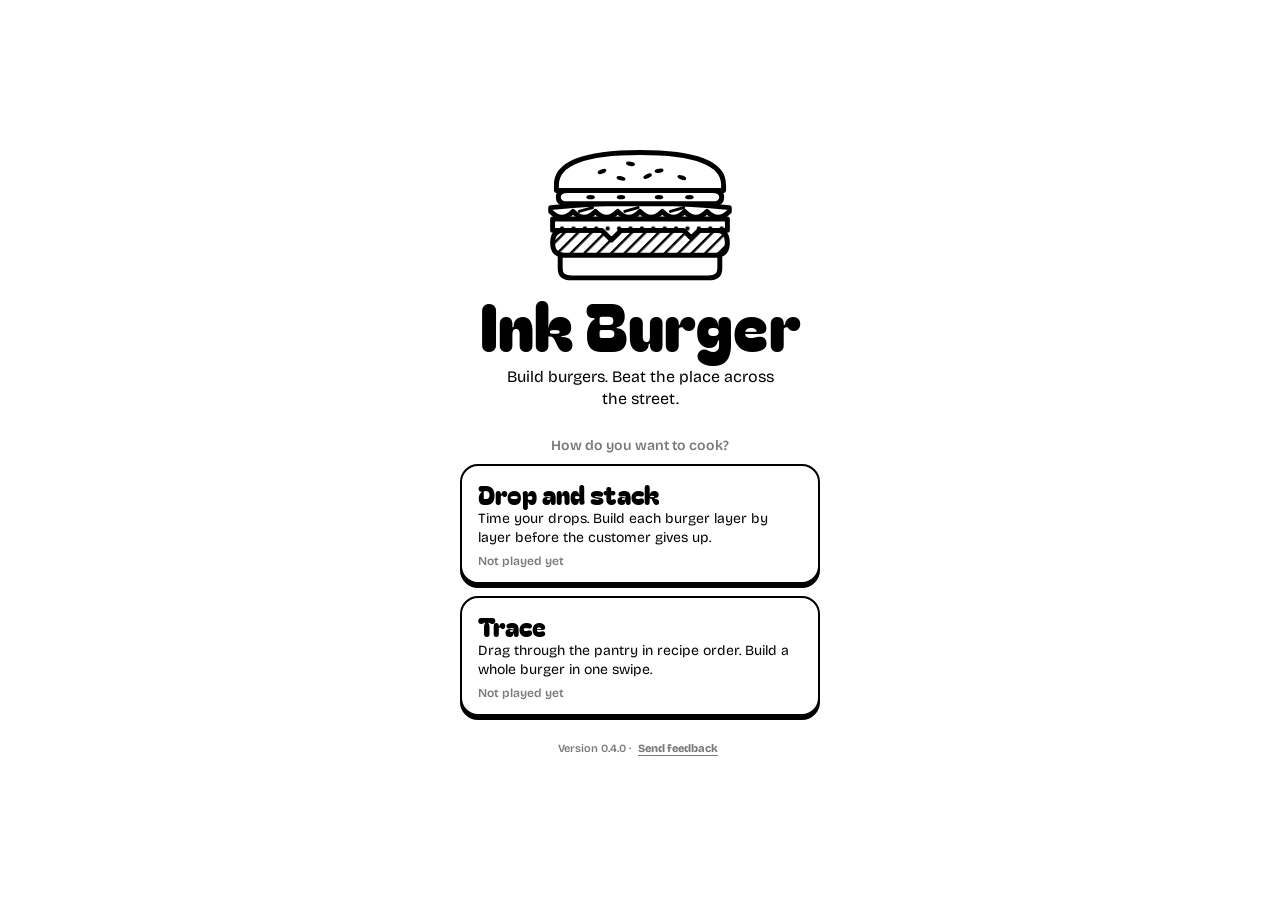
==== commit 8abfcb58: "Two ways to play: Drop and stack, and Trace (0.4.0) Merges the stack and trace prototypes into one g" ====
--- a/play/index.html
+++ b/play/index.html
@@ -4,7 +4,7 @@
 <meta charset="utf-8">
 <meta name="viewport" content="width=device-width, initial-scale=1, viewport-fit=cover, user-scalable=no">
 <title>Ink Burger</title>
-<meta name="description" content="Stack cards. Serve burgers. Beat the place across the street.">
+<meta name="description" content="Build burgers. Beat the place across the street.">
 <meta name="theme-color" content="#ffffff" media="(prefers-color-scheme: light)">
 <meta name="theme-color" content="#161616" media="(prefers-color-scheme: dark)">
 <link rel="manifest" href="/manifest.webmanifest">
@@ -18,16 +18,16 @@
 <meta property="og:type" content="website">
 <meta property="og:site_name" content="Ink Burger">
 <meta property="og:title" content="Ink Burger">
-<meta property="og:description" content="Stack cards. Serve burgers. Beat the place across the street.">
+<meta property="og:description" content="Build burgers. Beat the place across the street.">
 <meta property="og:url" content="https://ink-burger.vercel.app/play/">
 <link rel="canonical" href="https://ink-burger.vercel.app/play/">
 <meta property="og:image" content="https://ink-burger.vercel.app/og-image.png">
-<meta property="og:image:alt" content="Ink Burger: an ink-drawn burger beside the words Stack cards. Serve burgers.">
+<meta property="og:image:alt" content="Ink Burger: an ink-drawn burger beside the words Build burgers.">
 <meta property="og:image:width" content="1200">
 <meta property="og:image:height" content="630">
 <meta name="twitter:card" content="summary_large_image">
 <meta name="twitter:title" content="Ink Burger">
-<meta name="twitter:description" content="Stack cards. Serve burgers. Beat the place across the street.">
+<meta name="twitter:description" content="Build burgers. Beat the place across the street.">
 <meta name="twitter:image" content="https://ink-burger.vercel.app/og-image.png">
 <link rel="preconnect" href="https://fonts.googleapis.com">
 <link rel="preconnect" href="https://fonts.gstatic.com" crossorigin>
@@ -57,7 +57,7 @@
 <div id="fx"></div>
 <div id="toast" role="status"></div>
 <div class="screen" id="screen"></div>
-<!-- Prototype: the shared shell (kit.js) and one game file. The solitaire files are kept but not loaded. -->
+<!-- The shared shell (kit.js) and the two play modes. The solitaire files (screens, rules, actions, input, flow, main) are kept but not loaded. -->
 <script src="js/config.js"></script>
 <script src="js/data.js"></script>
 <script src="js/core.js"></script>
@@ -67,7 +67,9 @@
 <script src="js/kitchen.js"></script>
 <script src="js/render.js"></script>
 <script src="js/kit.js"></script>
-<script src="js/deck.js"></script>
+<script src="js/stack.js"></script>
+<script src="js/trace.js"></script>
+<script>kitStart();</script>
 <script>if('serviceWorker' in navigator&&location.protocol==='https:') navigator.serviceWorker.register('/sw.js').catch(()=>{});</script>
 </body>
 </html>
--- a/play/proto.css
+++ b/play/proto.css
@@ -3,31 +3,29 @@
 .rail{margin-top:10px}
 .kick+h1{margin-top:.05em}
 
-/* kitchen deck */
-#stage{display:flex;flex-direction:column;justify-content:flex-end;align-items:center;gap:10px;padding-bottom:6px}
-.piles{margin:auto 0;display:flex;align-items:center;justify-content:center;gap:34px}
-.pile,.turn{position:relative;display:flex;flex-direction:column;align-items:center;gap:2px}
-.pile .card{position:relative;--cw:58px;--ch:78px;box-shadow:3px 3px 0 var(--paper),4px 4px 0 var(--ink),7px 7px 0 var(--paper),8px 8px 0 var(--ink)}
-.pile .card.used{opacity:.45}
-.pile b,.turn b{font-family:'Bagel Fat One','Arial Black',sans-serif;font-weight:400;font-size:22px;line-height:1;margin-top:8px}
-.turn b{font-size:34px}
-.pile small,.turn small{font-size:12px;font-weight:600;color:var(--mute)}
-#dkRules{display:flex;flex-wrap:wrap;gap:6px;justify-content:center;min-height:0}
-#dkRules span{border:2px solid var(--ink);border-radius:999px;padding:3px 10px;font-size:12px;font-weight:800}
-#hand{--cw:60px;--ch:82px;width:100%;display:flex;gap:5px;justify-content:center;margin-bottom:4px}
-#hand .card{position:relative;flex:1 1 0;max-width:62px;height:auto;aspect-ratio:.73;padding:0;font:inherit;color:var(--ink);text-align:left;cursor:pointer}
-#hand .card:active{transform:translateY(3px)}
-.card.spc{background:repeating-linear-gradient(0deg,transparent 0 7px,var(--faint) 7px 8px),var(--paper)}
-.card.spc .rk{font-size:12px}
-#nextTurn{margin:0 0 4px}
-#shop{width:100%;text-align:left;margin:4px 0 18px}
-#shop h2{margin:14px 0 6px}
-#shop .kick{margin:0 0 10px}
-.offers{display:grid;gap:8px}
-.offer{display:grid;grid-template-columns:1fr auto;align-items:center;gap:2px 10px;text-align:left;background:var(--paper);border:2px solid var(--ink);border-radius:12px;padding:9px 12px;font:inherit;color:var(--ink);cursor:pointer;box-shadow:0 3px 0 var(--ink)}
-.offer b{font-size:15px}
-.offer small{grid-column:1;font-size:12px;font-weight:600;color:var(--mute)}
-.offer i{grid-row:1/3;grid-column:2;font-style:normal;font-family:'Bagel Fat One','Arial Black',sans-serif;font-size:20px}
-.offer:disabled,.toss button:disabled{opacity:.4;cursor:default;box-shadow:none}
-.toss{display:flex;flex-wrap:wrap;gap:6px}
-.toss button{border:2px solid var(--ink);border-radius:999px;background:var(--paper);color:var(--ink);padding:5px 11px;font:800 13px 'Bricolage Grotesque',system-ui,sans-serif;cursor:pointer}
+/* drop and stack */
+#world{position:absolute;inset:0;width:100%;height:100%;overflow:visible;touch-action:none;cursor:pointer}
+#world .sq{transform-box:fill-box;transform-origin:50% 100%}
+.taphint{position:absolute;left:0;right:0;bottom:70px;text-align:center;font-size:14px;font-weight:600;color:var(--mute);pointer-events:none;transition:opacity .4s}
+.taphint.gone{opacity:0}
+.float.small{font-size:15px}
+/* trace the recipe */
+#stage{touch-action:none}
+#grid{position:absolute;inset:0}
+.tile{position:absolute;left:0;top:0;width:var(--ts);height:var(--ts);border:2px solid var(--ink);border-radius:12px;background:var(--paper);box-shadow:0 2px 0 var(--ink);transition:background .1s}
+.tile .art{position:absolute;left:9%;top:14%;width:82%;height:auto;overflow:visible}
+.tile span{position:absolute;left:2px;right:2px;bottom:3px;text-align:center;font-size:clamp(8px,calc(var(--ts)*.15),11px);font-weight:800;white-space:nowrap;overflow:hidden;text-overflow:ellipsis;letter-spacing:-.02em}
+.tile.on{background:repeating-linear-gradient(45deg,var(--faint) 0 2px,transparent 2px 6px),var(--paper);box-shadow:0 0 0 3px var(--ink)}
+#path{position:absolute;inset:0;width:100%;height:100%;pointer-events:none;overflow:visible}
+#pline{fill:none;stroke:var(--ink);stroke-width:7;stroke-linecap:round;stroke-linejoin:round;opacity:.4}
+.tracebar{position:absolute;left:0;right:0;bottom:0;display:flex;align-items:center;justify-content:space-between;gap:10px;height:46px}
+.tracebar span{font-size:13px;font-weight:600;color:var(--mute);line-height:1.2}
+.tracebar .btn.quiet{margin:0;padding:8px 14px;font-size:13px;white-space:nowrap}
+
+/* the two modes on the start screen */
+.modes{display:grid;gap:12px;width:100%;margin:10px 0 18px}
+.mode{display:grid;gap:3px;text-align:left;background:var(--paper);color:var(--ink);border:2.5px solid var(--ink);border-radius:18px;padding:14px 16px;box-shadow:0 4px 0 var(--ink);font:inherit;cursor:pointer}
+.mode:active{transform:translateY(3px);box-shadow:0 1px 0 var(--ink)}
+.mode b{font-family:'Bagel Fat One','Arial Black',sans-serif;font-weight:400;font-size:26px;line-height:1.05}
+.mode span{font-size:14px;line-height:1.35}
+.mode small{font-size:12px;font-weight:600;color:var(--mute);margin-top:3px}
